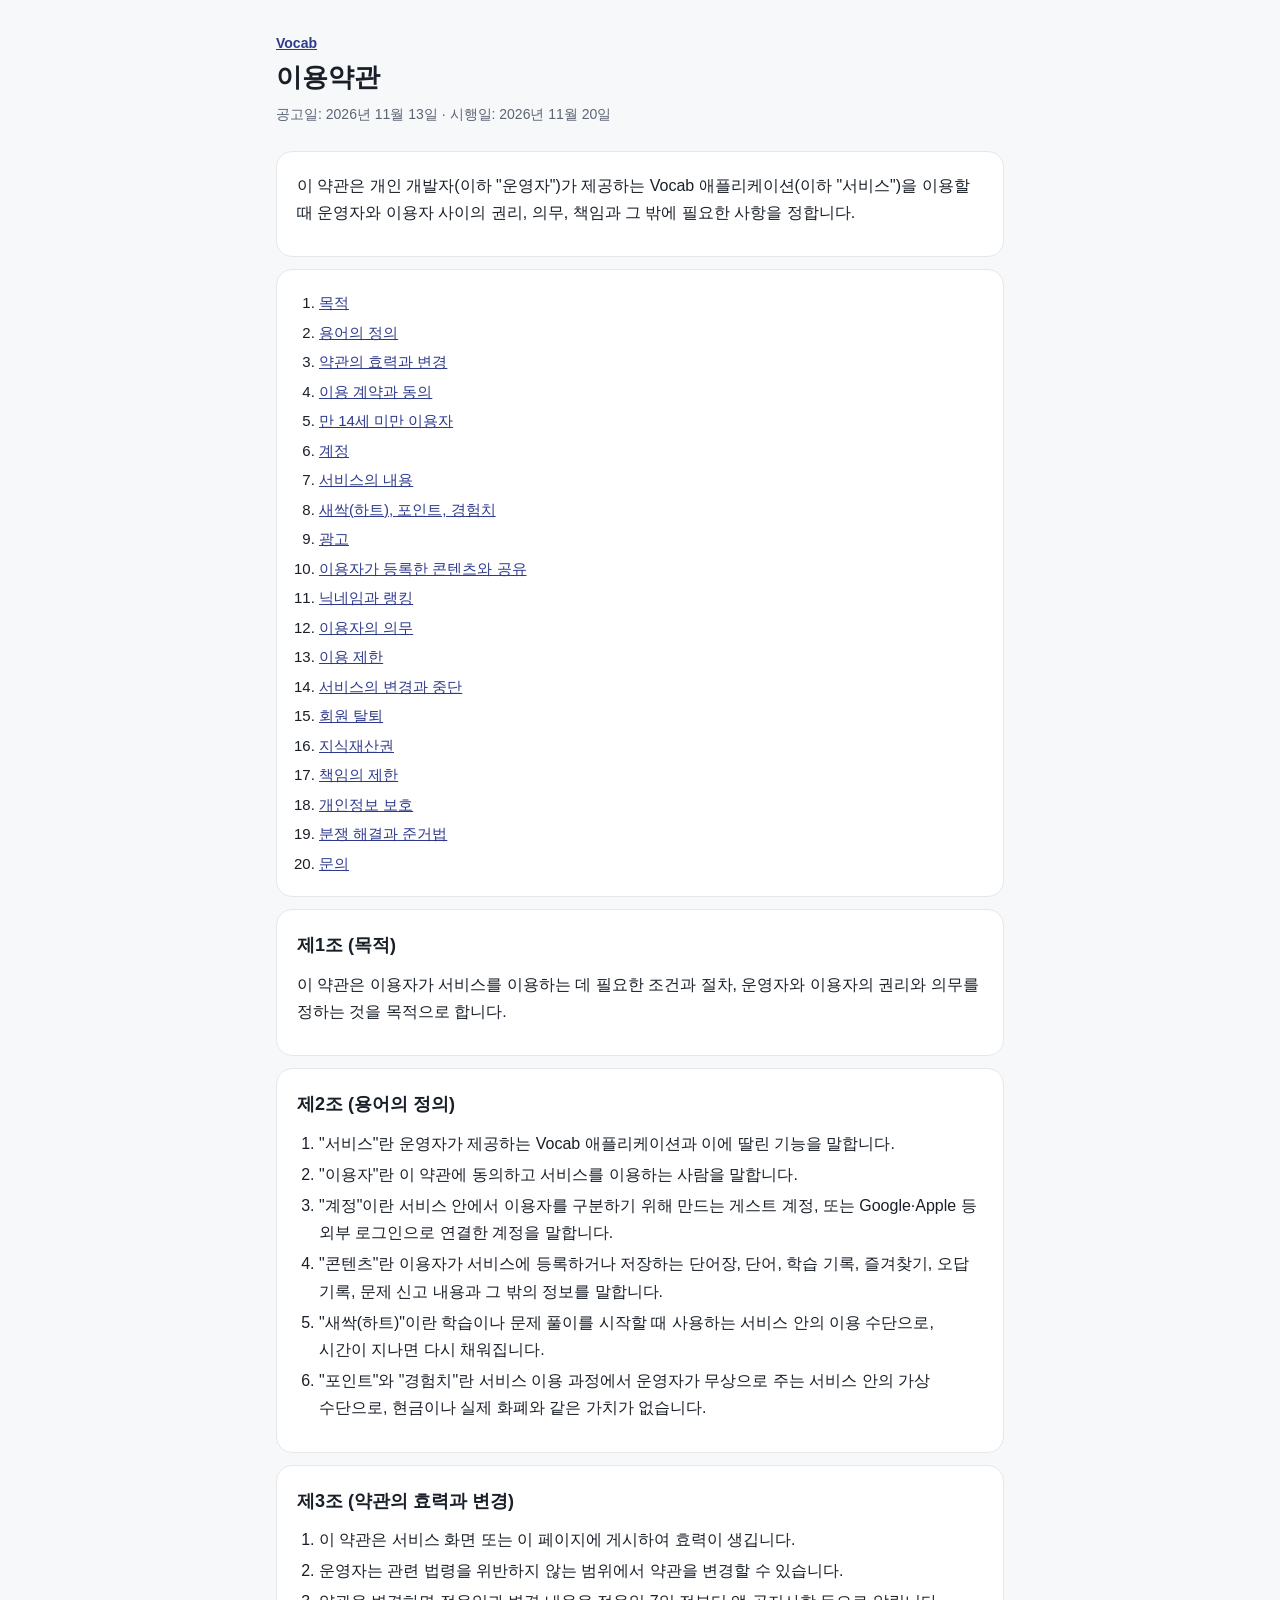
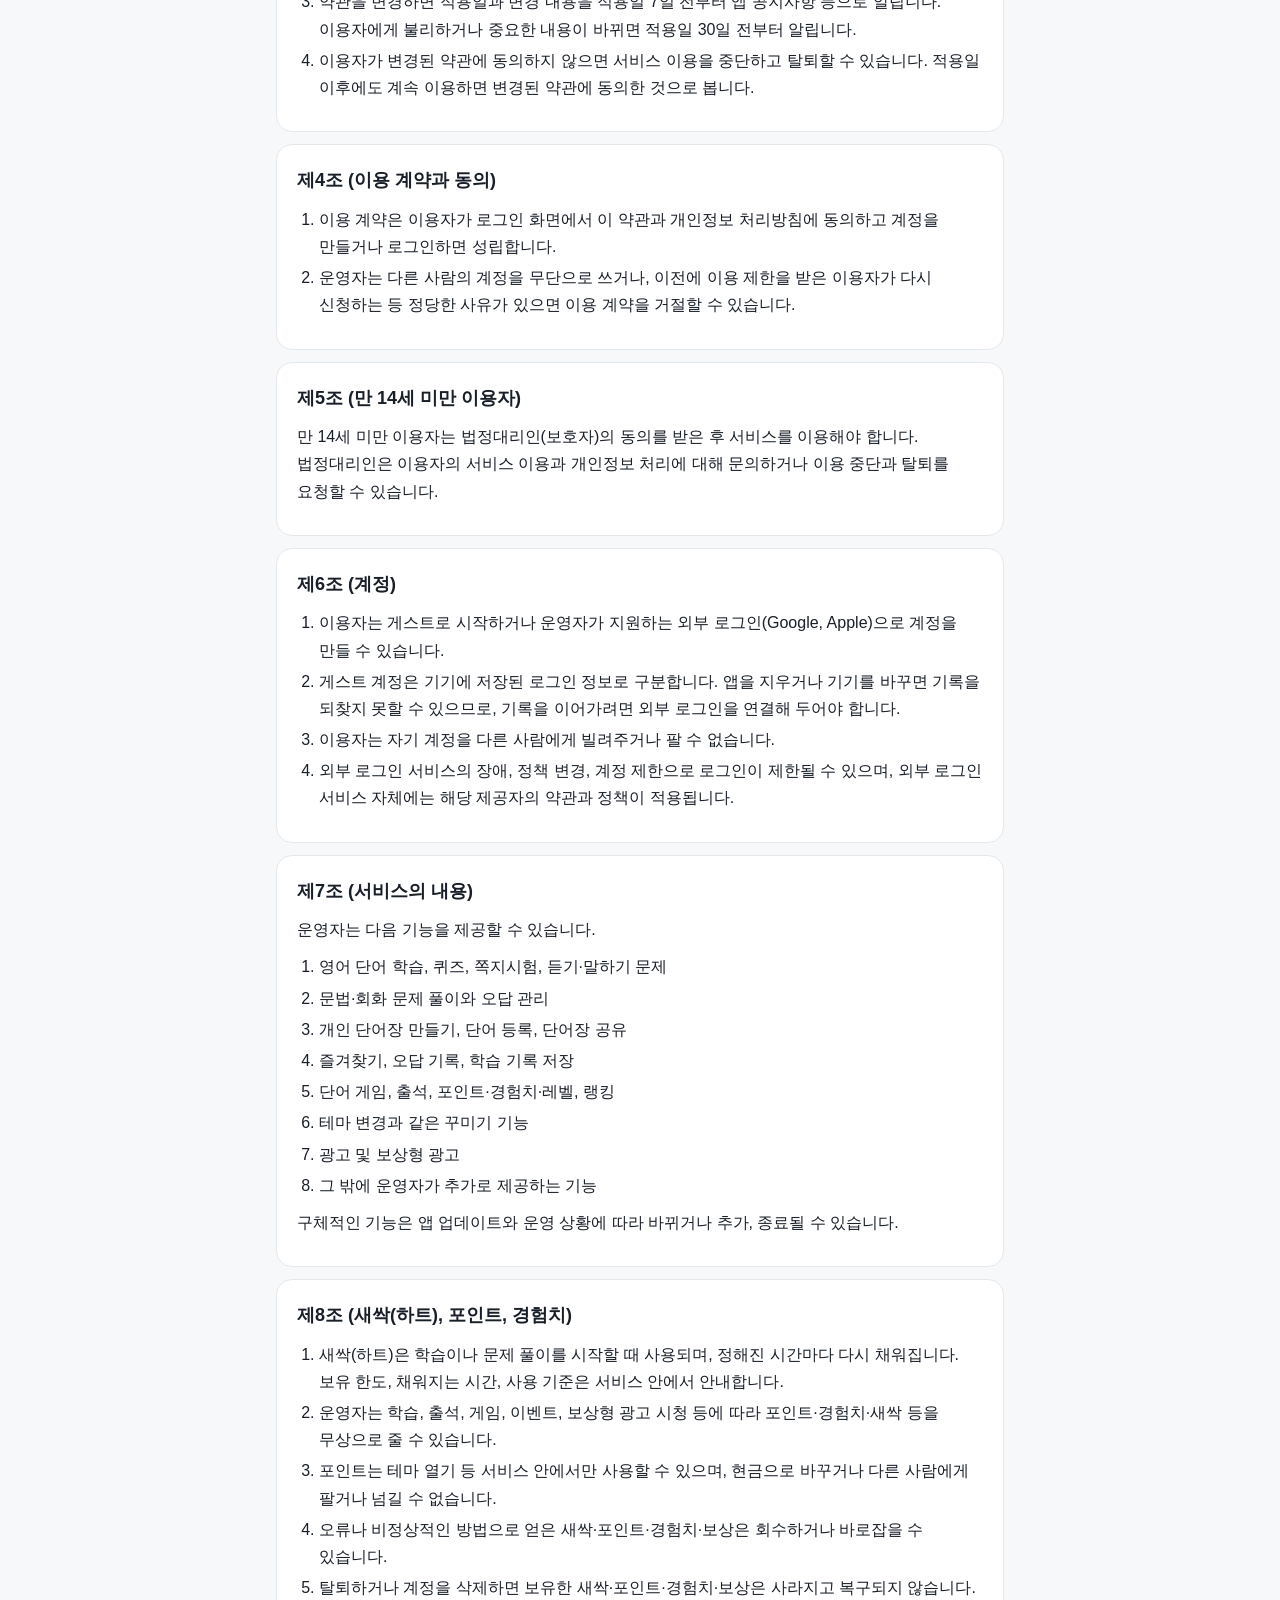
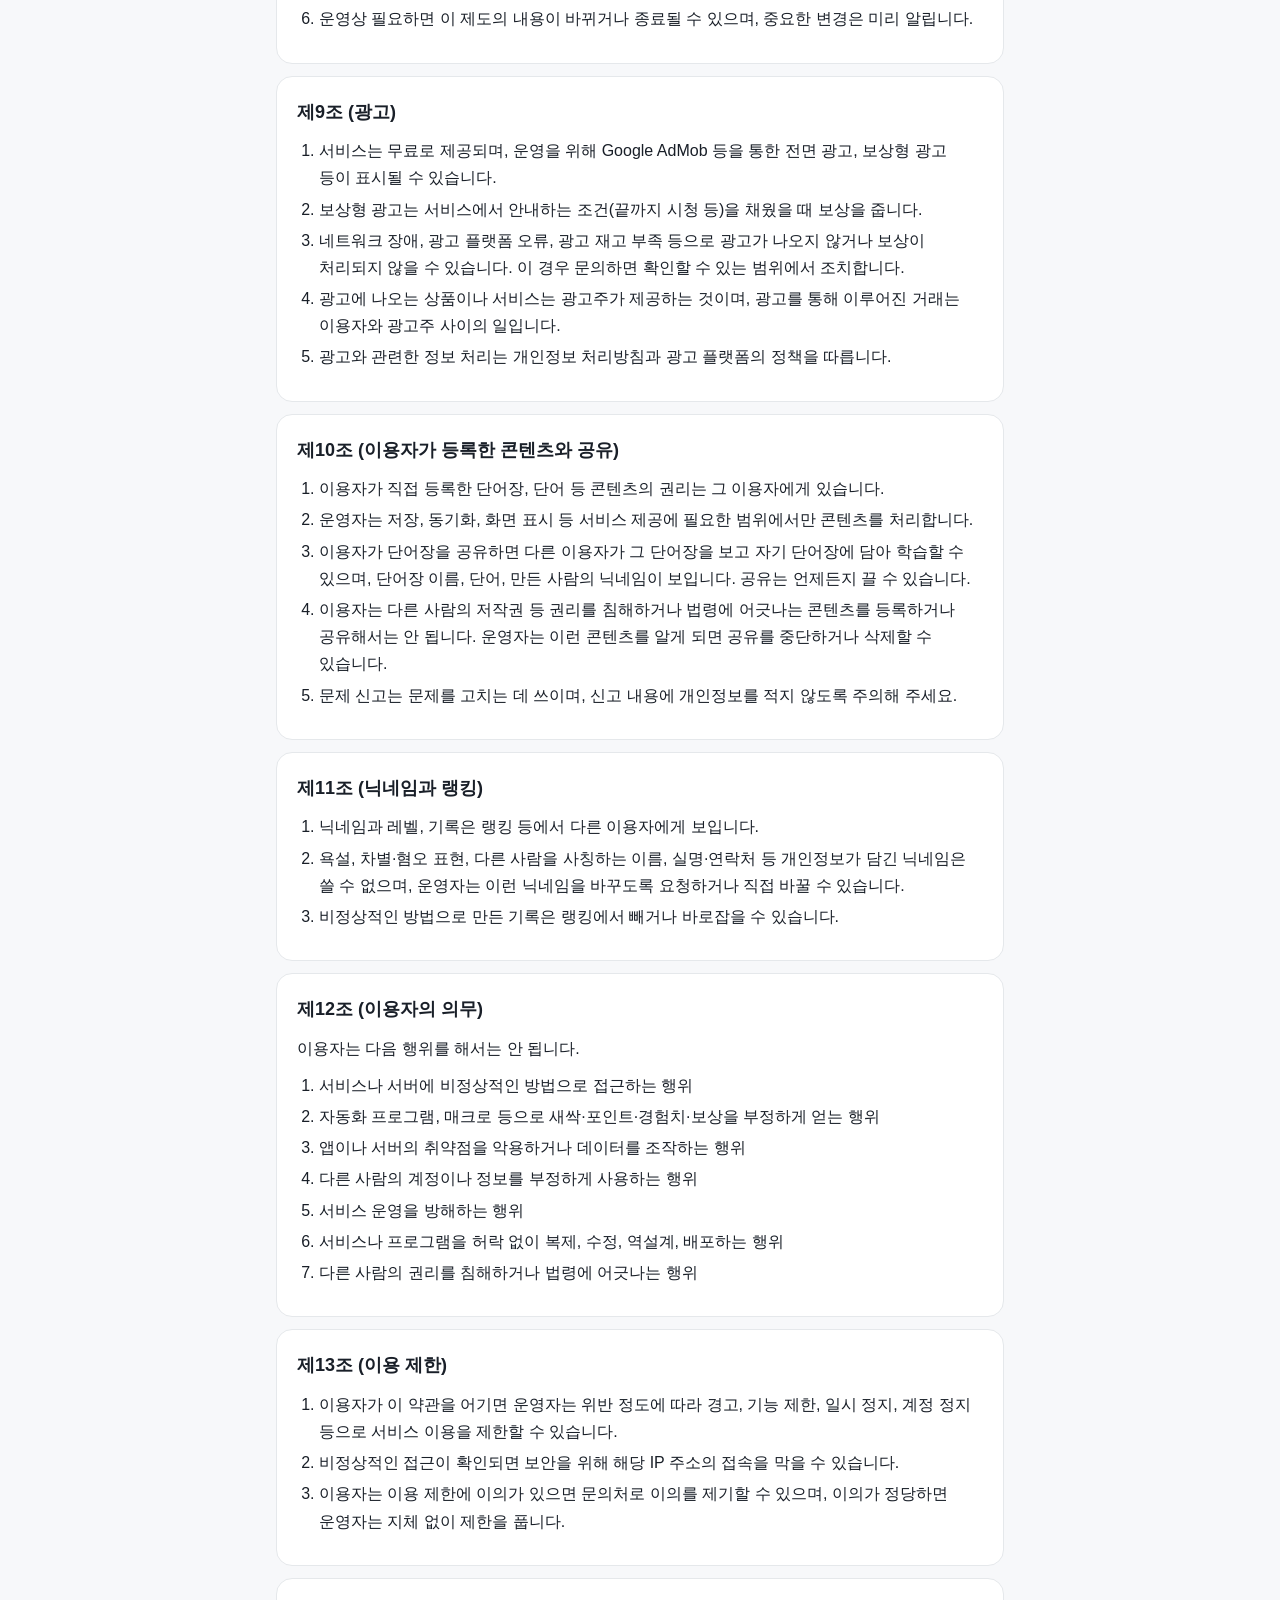
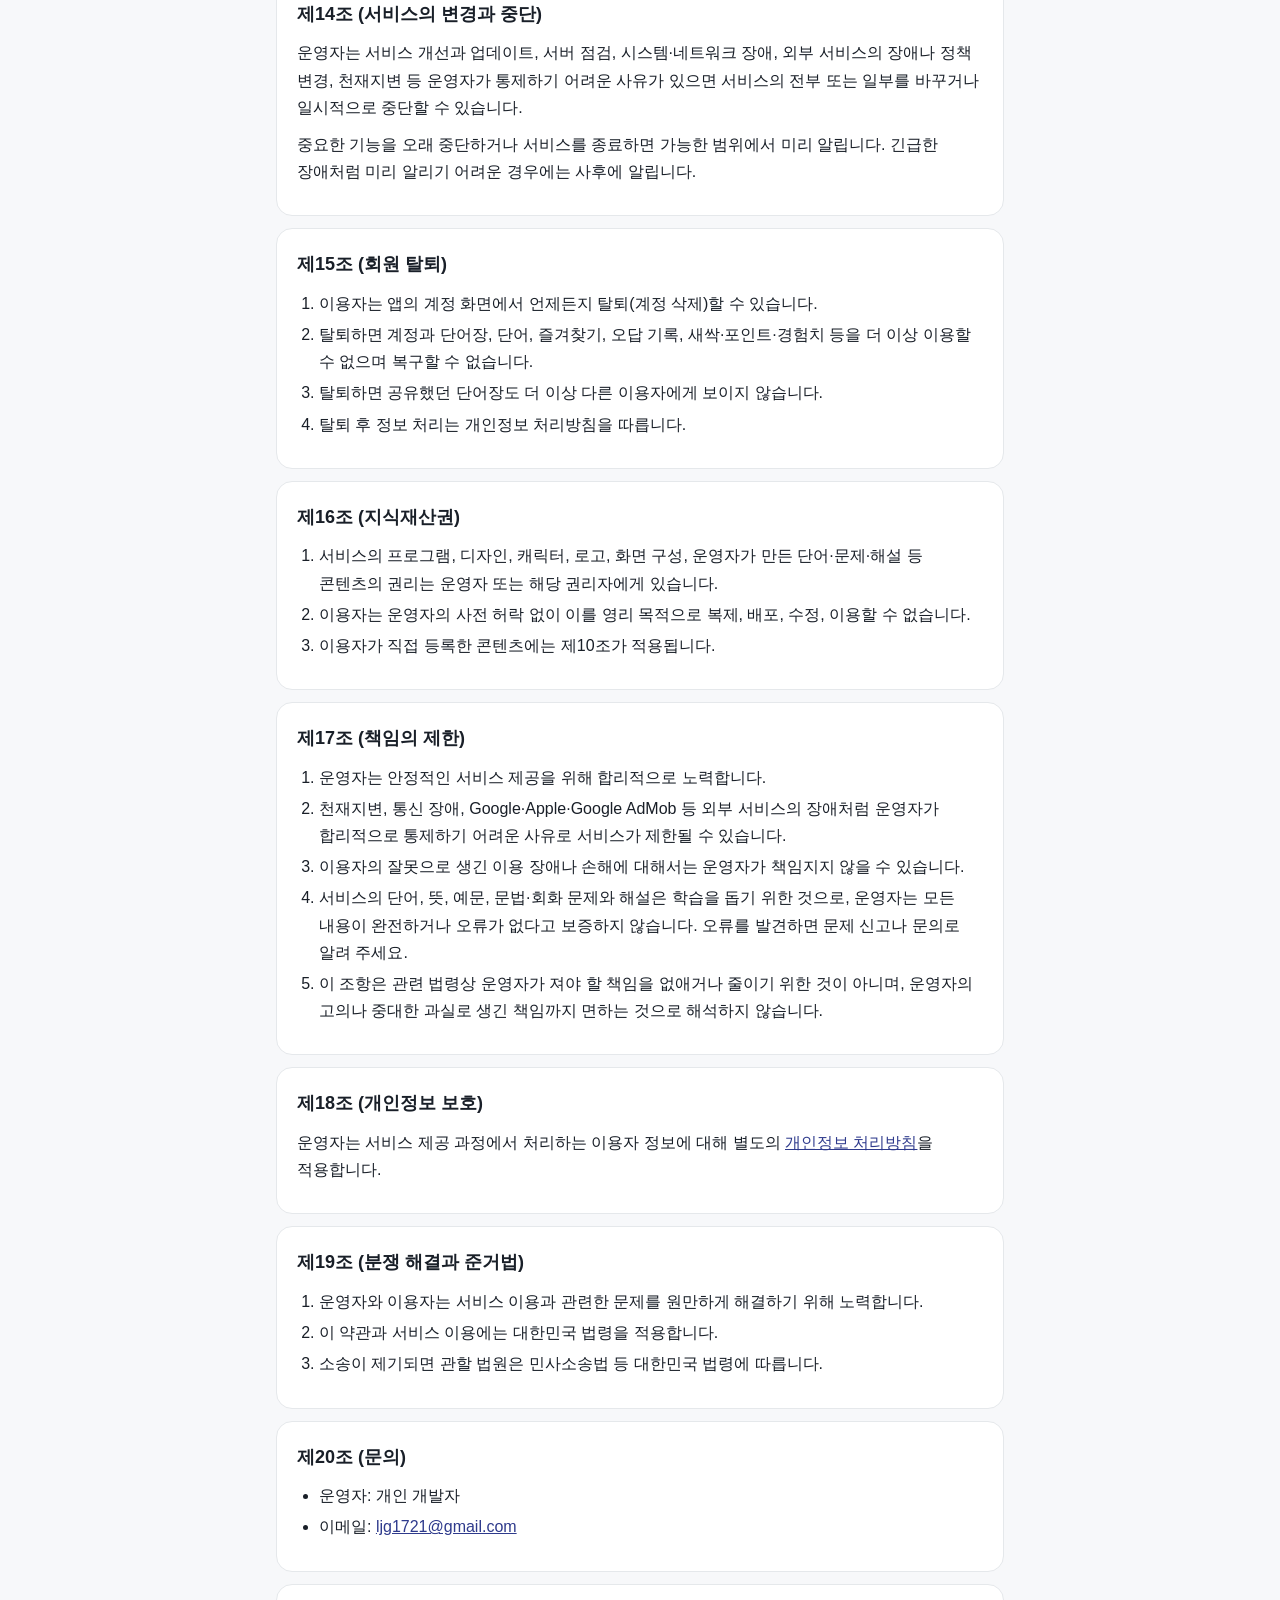
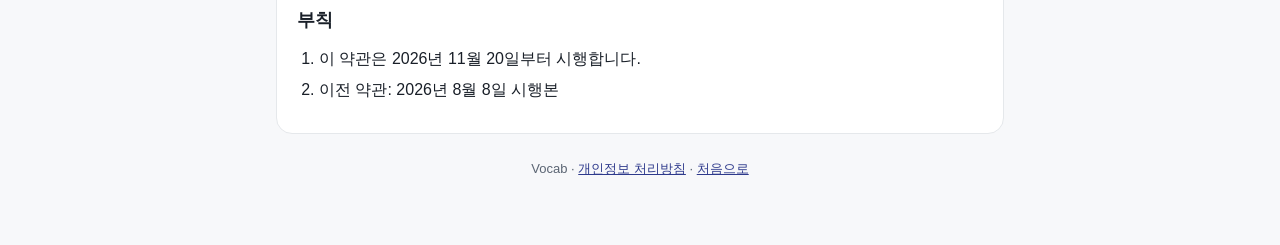
==== terms.html @ 6ffd64c1 "이용약관·개인정보 처리방침 페이지 Co-Authored-By: Claude Opus 5.5 <noreply@anthropic.com> Claude-Session: https://c" ====
<!doctype html>
<html lang="ko">
<head>
<meta charset="utf-8">
<meta name="viewport" content="width=device-width, initial-scale=1">
<title>Vocab 이용약관</title>
<meta name="description" content="Vocab 앱 이용약관">
<link rel="stylesheet" href="style.css">
</head>
<body>
<main>
  <header class="doc">
    <div class="app"><a href="./">Vocab</a></div>
    <h1>이용약관</h1>
    <div class="dates">공고일: 2026년 11월 13일 · 시행일: 2026년 11월 20일</div>
  </header>

  <div class="intro">
    <p>이 약관은 개인 개발자(이하 "운영자")가 제공하는 Vocab 애플리케이션(이하 "서비스")을 이용할 때 운영자와 이용자 사이의 권리, 의무, 책임과 그 밖에 필요한 사항을 정합니다.</p>
  </div>

  <nav class="toc" aria-label="목차">
    <ol>
      <li><a href="#a1">목적</a></li>
      <li><a href="#a2">용어의 정의</a></li>
      <li><a href="#a3">약관의 효력과 변경</a></li>
      <li><a href="#a4">이용 계약과 동의</a></li>
      <li><a href="#a5">만 14세 미만 이용자</a></li>
      <li><a href="#a6">계정</a></li>
      <li><a href="#a7">서비스의 내용</a></li>
      <li><a href="#a8">새싹(하트), 포인트, 경험치</a></li>
      <li><a href="#a9">광고</a></li>
      <li><a href="#a10">이용자가 등록한 콘텐츠와 공유</a></li>
      <li><a href="#a11">닉네임과 랭킹</a></li>
      <li><a href="#a12">이용자의 의무</a></li>
      <li><a href="#a13">이용 제한</a></li>
      <li><a href="#a14">서비스의 변경과 중단</a></li>
      <li><a href="#a15">회원 탈퇴</a></li>
      <li><a href="#a16">지식재산권</a></li>
      <li><a href="#a17">책임의 제한</a></li>
      <li><a href="#a18">개인정보 보호</a></li>
      <li><a href="#a19">분쟁 해결과 준거법</a></li>
      <li><a href="#a20">문의</a></li>
    </ol>
  </nav>

  <section id="a1">
    <h2>제1조 (목적)</h2>
    <p>이 약관은 이용자가 서비스를 이용하는 데 필요한 조건과 절차, 운영자와 이용자의 권리와 의무를 정하는 것을 목적으로 합니다.</p>
  </section>

  <section id="a2">
    <h2>제2조 (용어의 정의)</h2>
    <ol>
      <li>"서비스"란 운영자가 제공하는 Vocab 애플리케이션과 이에 딸린 기능을 말합니다.</li>
      <li>"이용자"란 이 약관에 동의하고 서비스를 이용하는 사람을 말합니다.</li>
      <li>"계정"이란 서비스 안에서 이용자를 구분하기 위해 만드는 게스트 계정, 또는 Google·Apple 등 외부 로그인으로 연결한 계정을 말합니다.</li>
      <li>"콘텐츠"란 이용자가 서비스에 등록하거나 저장하는 단어장, 단어, 학습 기록, 즐겨찾기, 오답 기록, 문제 신고 내용과 그 밖의 정보를 말합니다.</li>
      <li>"새싹(하트)"이란 학습이나 문제 풀이를 시작할 때 사용하는 서비스 안의 이용 수단으로, 시간이 지나면 다시 채워집니다.</li>
      <li>"포인트"와 "경험치"란 서비스 이용 과정에서 운영자가 무상으로 주는 서비스 안의 가상 수단으로, 현금이나 실제 화폐와 같은 가치가 없습니다.</li>
    </ol>
  </section>

  <section id="a3">
    <h2>제3조 (약관의 효력과 변경)</h2>
    <ol>
      <li>이 약관은 서비스 화면 또는 이 페이지에 게시하여 효력이 생깁니다.</li>
      <li>운영자는 관련 법령을 위반하지 않는 범위에서 약관을 변경할 수 있습니다.</li>
      <li>약관을 변경하면 적용일과 변경 내용을 적용일 7일 전부터 앱 공지사항 등으로 알립니다. 이용자에게 불리하거나 중요한 내용이 바뀌면 적용일 30일 전부터 알립니다.</li>
      <li>이용자가 변경된 약관에 동의하지 않으면 서비스 이용을 중단하고 탈퇴할 수 있습니다. 적용일 이후에도 계속 이용하면 변경된 약관에 동의한 것으로 봅니다.</li>
    </ol>
  </section>

  <section id="a4">
    <h2>제4조 (이용 계약과 동의)</h2>
    <ol>
      <li>이용 계약은 이용자가 로그인 화면에서 이 약관과 개인정보 처리방침에 동의하고 계정을 만들거나 로그인하면 성립합니다.</li>
      <li>운영자는 다른 사람의 계정을 무단으로 쓰거나, 이전에 이용 제한을 받은 이용자가 다시 신청하는 등 정당한 사유가 있으면 이용 계약을 거절할 수 있습니다.</li>
    </ol>
  </section>

  <section id="a5">
    <h2>제5조 (만 14세 미만 이용자)</h2>
    <p>만 14세 미만 이용자는 법정대리인(보호자)의 동의를 받은 후 서비스를 이용해야 합니다. 법정대리인은 이용자의 서비스 이용과 개인정보 처리에 대해 문의하거나 이용 중단과 탈퇴를 요청할 수 있습니다.</p>
  </section>

  <section id="a6">
    <h2>제6조 (계정)</h2>
    <ol>
      <li>이용자는 게스트로 시작하거나 운영자가 지원하는 외부 로그인(Google, Apple)으로 계정을 만들 수 있습니다.</li>
      <li>게스트 계정은 기기에 저장된 로그인 정보로 구분합니다. 앱을 지우거나 기기를 바꾸면 기록을 되찾지 못할 수 있으므로, 기록을 이어가려면 외부 로그인을 연결해 두어야 합니다.</li>
      <li>이용자는 자기 계정을 다른 사람에게 빌려주거나 팔 수 없습니다.</li>
      <li>외부 로그인 서비스의 장애, 정책 변경, 계정 제한으로 로그인이 제한될 수 있으며, 외부 로그인 서비스 자체에는 해당 제공자의 약관과 정책이 적용됩니다.</li>
    </ol>
  </section>

  <section id="a7">
    <h2>제7조 (서비스의 내용)</h2>
    <p>운영자는 다음 기능을 제공할 수 있습니다.</p>
    <ol>
      <li>영어 단어 학습, 퀴즈, 쪽지시험, 듣기·말하기 문제</li>
      <li>문법·회화 문제 풀이와 오답 관리</li>
      <li>개인 단어장 만들기, 단어 등록, 단어장 공유</li>
      <li>즐겨찾기, 오답 기록, 학습 기록 저장</li>
      <li>단어 게임, 출석, 포인트·경험치·레벨, 랭킹</li>
      <li>테마 변경과 같은 꾸미기 기능</li>
      <li>광고 및 보상형 광고</li>
      <li>그 밖에 운영자가 추가로 제공하는 기능</li>
    </ol>
    <p>구체적인 기능은 앱 업데이트와 운영 상황에 따라 바뀌거나 추가, 종료될 수 있습니다.</p>
  </section>

  <section id="a8">
    <h2>제8조 (새싹(하트), 포인트, 경험치)</h2>
    <ol>
      <li>새싹(하트)은 학습이나 문제 풀이를 시작할 때 사용되며, 정해진 시간마다 다시 채워집니다. 보유 한도, 채워지는 시간, 사용 기준은 서비스 안에서 안내합니다.</li>
      <li>운영자는 학습, 출석, 게임, 이벤트, 보상형 광고 시청 등에 따라 포인트·경험치·새싹 등을 무상으로 줄 수 있습니다.</li>
      <li>포인트는 테마 열기 등 서비스 안에서만 사용할 수 있으며, 현금으로 바꾸거나 다른 사람에게 팔거나 넘길 수 없습니다.</li>
      <li>오류나 비정상적인 방법으로 얻은 새싹·포인트·경험치·보상은 회수하거나 바로잡을 수 있습니다.</li>
      <li>탈퇴하거나 계정을 삭제하면 보유한 새싹·포인트·경험치·보상은 사라지고 복구되지 않습니다.</li>
      <li>운영상 필요하면 이 제도의 내용이 바뀌거나 종료될 수 있으며, 중요한 변경은 미리 알립니다.</li>
    </ol>
  </section>

  <section id="a9">
    <h2>제9조 (광고)</h2>
    <ol>
      <li>서비스는 무료로 제공되며, 운영을 위해 Google AdMob 등을 통한 전면 광고, 보상형 광고 등이 표시될 수 있습니다.</li>
      <li>보상형 광고는 서비스에서 안내하는 조건(끝까지 시청 등)을 채웠을 때 보상을 줍니다.</li>
      <li>네트워크 장애, 광고 플랫폼 오류, 광고 재고 부족 등으로 광고가 나오지 않거나 보상이 처리되지 않을 수 있습니다. 이 경우 문의하면 확인할 수 있는 범위에서 조치합니다.</li>
      <li>광고에 나오는 상품이나 서비스는 광고주가 제공하는 것이며, 광고를 통해 이루어진 거래는 이용자와 광고주 사이의 일입니다.</li>
      <li>광고와 관련한 정보 처리는 개인정보 처리방침과 광고 플랫폼의 정책을 따릅니다.</li>
    </ol>
  </section>

  <section id="a10">
    <h2>제10조 (이용자가 등록한 콘텐츠와 공유)</h2>
    <ol>
      <li>이용자가 직접 등록한 단어장, 단어 등 콘텐츠의 권리는 그 이용자에게 있습니다.</li>
      <li>운영자는 저장, 동기화, 화면 표시 등 서비스 제공에 필요한 범위에서만 콘텐츠를 처리합니다.</li>
      <li>이용자가 단어장을 공유하면 다른 이용자가 그 단어장을 보고 자기 단어장에 담아 학습할 수 있으며, 단어장 이름, 단어, 만든 사람의 닉네임이 보입니다. 공유는 언제든지 끌 수 있습니다.</li>
      <li>이용자는 다른 사람의 저작권 등 권리를 침해하거나 법령에 어긋나는 콘텐츠를 등록하거나 공유해서는 안 됩니다. 운영자는 이런 콘텐츠를 알게 되면 공유를 중단하거나 삭제할 수 있습니다.</li>
      <li>문제 신고는 문제를 고치는 데 쓰이며, 신고 내용에 개인정보를 적지 않도록 주의해 주세요.</li>
    </ol>
  </section>

  <section id="a11">
    <h2>제11조 (닉네임과 랭킹)</h2>
    <ol>
      <li>닉네임과 레벨, 기록은 랭킹 등에서 다른 이용자에게 보입니다.</li>
      <li>욕설, 차별·혐오 표현, 다른 사람을 사칭하는 이름, 실명·연락처 등 개인정보가 담긴 닉네임은 쓸 수 없으며, 운영자는 이런 닉네임을 바꾸도록 요청하거나 직접 바꿀 수 있습니다.</li>
      <li>비정상적인 방법으로 만든 기록은 랭킹에서 빼거나 바로잡을 수 있습니다.</li>
    </ol>
  </section>

  <section id="a12">
    <h2>제12조 (이용자의 의무)</h2>
    <p>이용자는 다음 행위를 해서는 안 됩니다.</p>
    <ol>
      <li>서비스나 서버에 비정상적인 방법으로 접근하는 행위</li>
      <li>자동화 프로그램, 매크로 등으로 새싹·포인트·경험치·보상을 부정하게 얻는 행위</li>
      <li>앱이나 서버의 취약점을 악용하거나 데이터를 조작하는 행위</li>
      <li>다른 사람의 계정이나 정보를 부정하게 사용하는 행위</li>
      <li>서비스 운영을 방해하는 행위</li>
      <li>서비스나 프로그램을 허락 없이 복제, 수정, 역설계, 배포하는 행위</li>
      <li>다른 사람의 권리를 침해하거나 법령에 어긋나는 행위</li>
    </ol>
  </section>

  <section id="a13">
    <h2>제13조 (이용 제한)</h2>
    <ol>
      <li>이용자가 이 약관을 어기면 운영자는 위반 정도에 따라 경고, 기능 제한, 일시 정지, 계정 정지 등으로 서비스 이용을 제한할 수 있습니다.</li>
      <li>비정상적인 접근이 확인되면 보안을 위해 해당 IP 주소의 접속을 막을 수 있습니다.</li>
      <li>이용자는 이용 제한에 이의가 있으면 문의처로 이의를 제기할 수 있으며, 이의가 정당하면 운영자는 지체 없이 제한을 풉니다.</li>
    </ol>
  </section>

  <section id="a14">
    <h2>제14조 (서비스의 변경과 중단)</h2>
    <p>운영자는 서비스 개선과 업데이트, 서버 점검, 시스템·네트워크 장애, 외부 서비스의 장애나 정책 변경, 천재지변 등 운영자가 통제하기 어려운 사유가 있으면 서비스의 전부 또는 일부를 바꾸거나 일시적으로 중단할 수 있습니다.</p>
    <p>중요한 기능을 오래 중단하거나 서비스를 종료하면 가능한 범위에서 미리 알립니다. 긴급한 장애처럼 미리 알리기 어려운 경우에는 사후에 알립니다.</p>
  </section>

  <section id="a15">
    <h2>제15조 (회원 탈퇴)</h2>
    <ol>
      <li>이용자는 앱의 계정 화면에서 언제든지 탈퇴(계정 삭제)할 수 있습니다.</li>
      <li>탈퇴하면 계정과 단어장, 단어, 즐겨찾기, 오답 기록, 새싹·포인트·경험치 등을 더 이상 이용할 수 없으며 복구할 수 없습니다.</li>
      <li>탈퇴하면 공유했던 단어장도 더 이상 다른 이용자에게 보이지 않습니다.</li>
      <li>탈퇴 후 정보 처리는 개인정보 처리방침을 따릅니다.</li>
    </ol>
  </section>

  <section id="a16">
    <h2>제16조 (지식재산권)</h2>
    <ol>
      <li>서비스의 프로그램, 디자인, 캐릭터, 로고, 화면 구성, 운영자가 만든 단어·문제·해설 등 콘텐츠의 권리는 운영자 또는 해당 권리자에게 있습니다.</li>
      <li>이용자는 운영자의 사전 허락 없이 이를 영리 목적으로 복제, 배포, 수정, 이용할 수 없습니다.</li>
      <li>이용자가 직접 등록한 콘텐츠에는 제10조가 적용됩니다.</li>
    </ol>
  </section>

  <section id="a17">
    <h2>제17조 (책임의 제한)</h2>
    <ol>
      <li>운영자는 안정적인 서비스 제공을 위해 합리적으로 노력합니다.</li>
      <li>천재지변, 통신 장애, Google·Apple·Google AdMob 등 외부 서비스의 장애처럼 운영자가 합리적으로 통제하기 어려운 사유로 서비스가 제한될 수 있습니다.</li>
      <li>이용자의 잘못으로 생긴 이용 장애나 손해에 대해서는 운영자가 책임지지 않을 수 있습니다.</li>
      <li>서비스의 단어, 뜻, 예문, 문법·회화 문제와 해설은 학습을 돕기 위한 것으로, 운영자는 모든 내용이 완전하거나 오류가 없다고 보증하지 않습니다. 오류를 발견하면 문제 신고나 문의로 알려 주세요.</li>
      <li>이 조항은 관련 법령상 운영자가 져야 할 책임을 없애거나 줄이기 위한 것이 아니며, 운영자의 고의나 중대한 과실로 생긴 책임까지 면하는 것으로 해석하지 않습니다.</li>
    </ol>
  </section>

  <section id="a18">
    <h2>제18조 (개인정보 보호)</h2>
    <p>운영자는 서비스 제공 과정에서 처리하는 이용자 정보에 대해 별도의 <a href="privacy.html">개인정보 처리방침</a>을 적용합니다.</p>
  </section>

  <section id="a19">
    <h2>제19조 (분쟁 해결과 준거법)</h2>
    <ol>
      <li>운영자와 이용자는 서비스 이용과 관련한 문제를 원만하게 해결하기 위해 노력합니다.</li>
      <li>이 약관과 서비스 이용에는 대한민국 법령을 적용합니다.</li>
      <li>소송이 제기되면 관할 법원은 민사소송법 등 대한민국 법령에 따릅니다.</li>
    </ol>
  </section>

  <section id="a20">
    <h2>제20조 (문의)</h2>
    <ul>
      <li>운영자: 개인 개발자</li>
      <li>이메일: <a href="mailto:ljg1721@gmail.com">ljg1721@gmail.com</a></li>
    </ul>
  </section>

  <section>
    <h2>부칙</h2>
    <ol>
      <li>이 약관은 2026년 11월 20일부터 시행합니다.</li>
      <li>이전 약관: 2026년 8월 8일 시행본</li>
    </ol>
  </section>

  <footer>Vocab · <a href="privacy.html">개인정보 처리방침</a> · <a href="./">처음으로</a></footer>
</main>
</body>
</html>
---- style.css ----
:root {
  --bg: #F7F8FA;
  --card: #FFFFFF;
  --ink: #191F28;
  --muted: #5B6573;
  --line: #E5E8EB;
  --accent: #2E3A8C;
  --soft: #F2F4F8;
}
@media (prefers-color-scheme: dark) {
  :root {
    --bg: #101318;
    --card: #1A1E25;
    --ink: #EEF1F4;
    --muted: #A3ADB8;
    --line: #2A2F38;
    --accent: #9BAAF5;
    --soft: #222731;
  }
}
* { box-sizing: border-box; }
html { -webkit-text-size-adjust: 100%; }
body {
  margin: 0;
  background: var(--bg);
  color: var(--ink);
  font-family: -apple-system, BlinkMacSystemFont, "Apple SD Gothic Neo", "Noto Sans KR", "Malgun Gothic", sans-serif;
  font-size: 16px;
  line-height: 1.7;
  word-break: keep-all;
  overflow-wrap: anywhere;
}
main { max-width: 760px; margin: 0 auto; padding: 32px 16px 64px; }
header.doc { margin-bottom: 24px; }
header.doc .app { font-size: 14px; font-weight: 700; color: var(--accent); }
h1 { font-size: 26px; line-height: 1.35; margin: 4px 0 8px; }
.dates { font-size: 14px; color: var(--muted); }
.intro, section { background: var(--card); border: 1px solid var(--line); border-radius: 16px; padding: 20px; margin-bottom: 12px; }
h2 { font-size: 18px; margin: 0 0 10px; }
h3 { font-size: 16px; margin: 16px 0 6px; }
p { margin: 0 0 10px; }
ul, ol { margin: 0 0 10px; padding-left: 22px; }
li { margin: 4px 0; }
table { width: 100%; border-collapse: collapse; font-size: 14px; margin: 6px 0 10px; display: block; overflow-x: auto; }
th, td { border: 1px solid var(--line); padding: 8px 10px; text-align: left; vertical-align: top; }
th { background: var(--soft); white-space: nowrap; }
a { color: var(--accent); }
nav.toc { background: var(--card); border: 1px solid var(--line); border-radius: 16px; padding: 16px 20px; margin-bottom: 12px; font-size: 15px; }
nav.toc ol { margin: 0; }
.cards { display: grid; gap: 12px; }
.card-link { display: block; background: var(--card); border: 1px solid var(--line); border-radius: 16px; padding: 18px 20px; text-decoration: none; color: var(--ink); }
.card-link strong { display: block; font-size: 17px; }
.card-link span { color: var(--muted); font-size: 14px; }
footer { margin-top: 24px; font-size: 13px; color: var(--muted); text-align: center; }
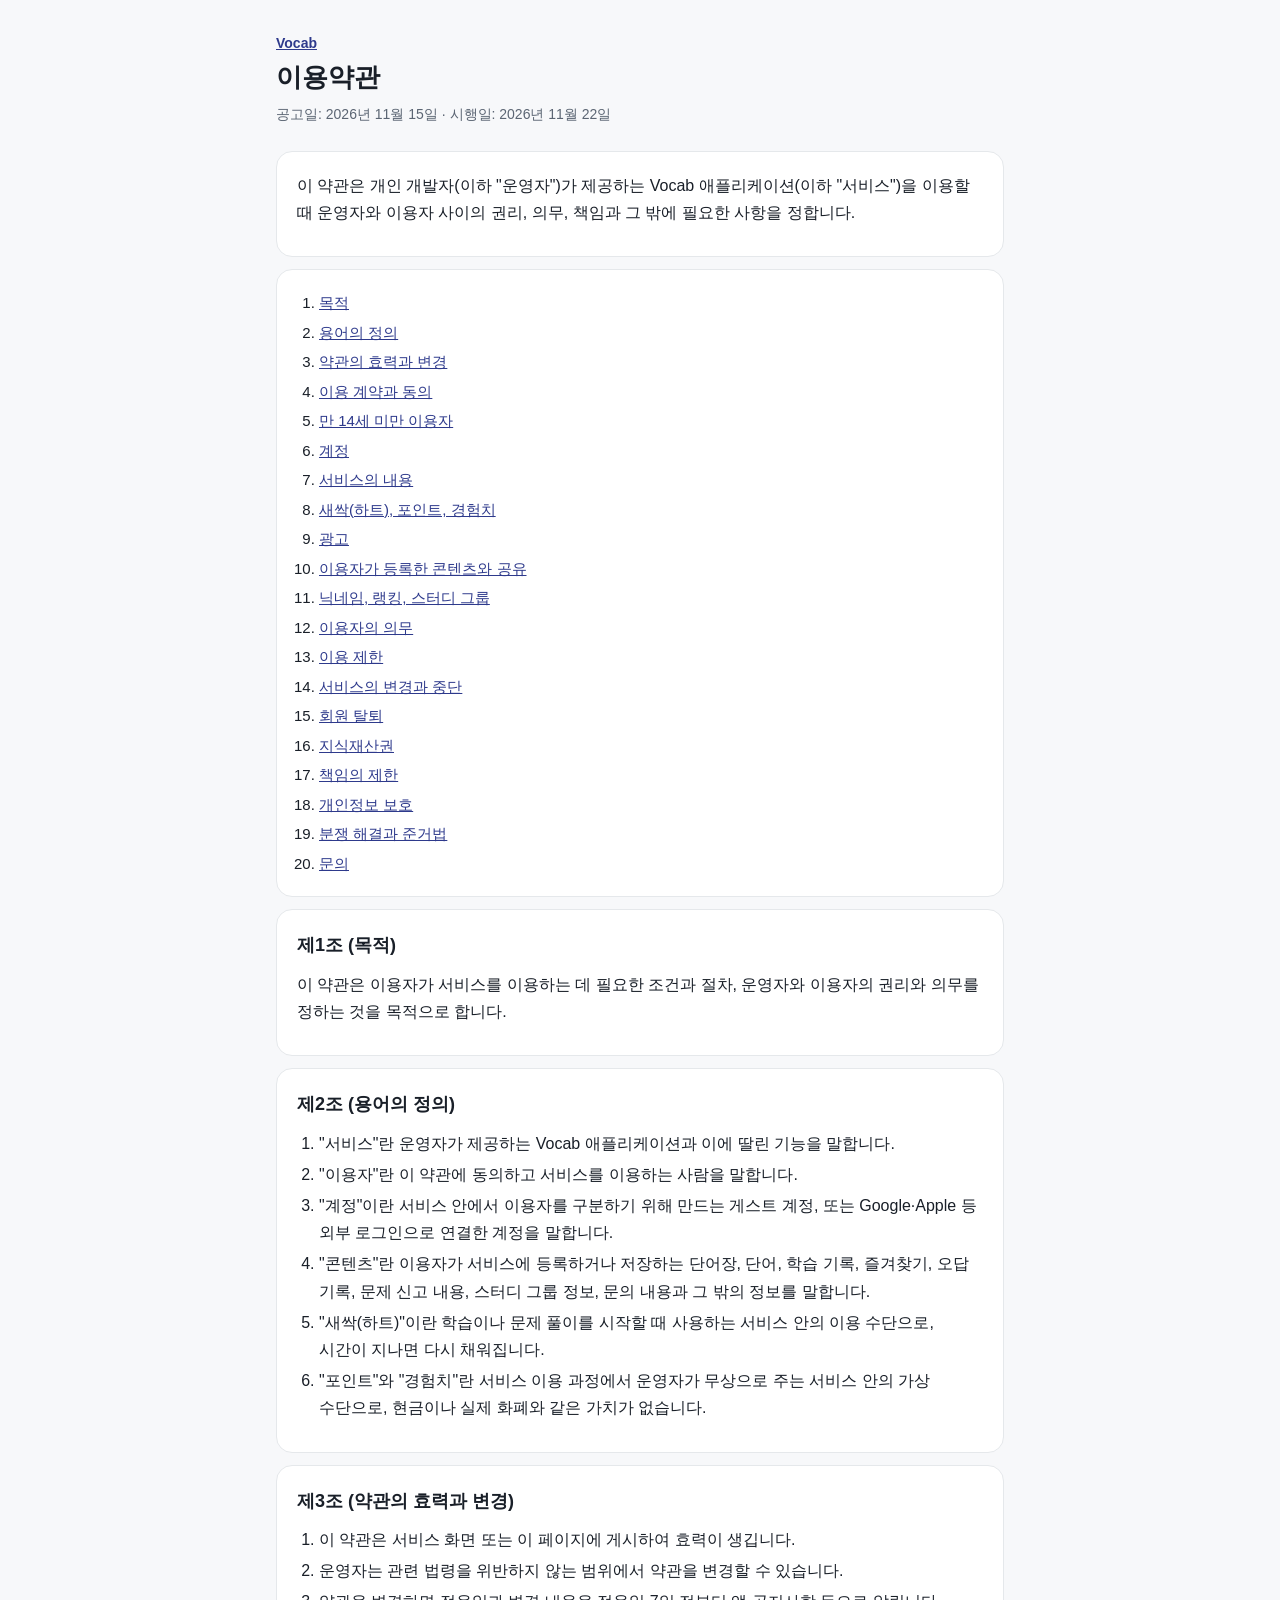
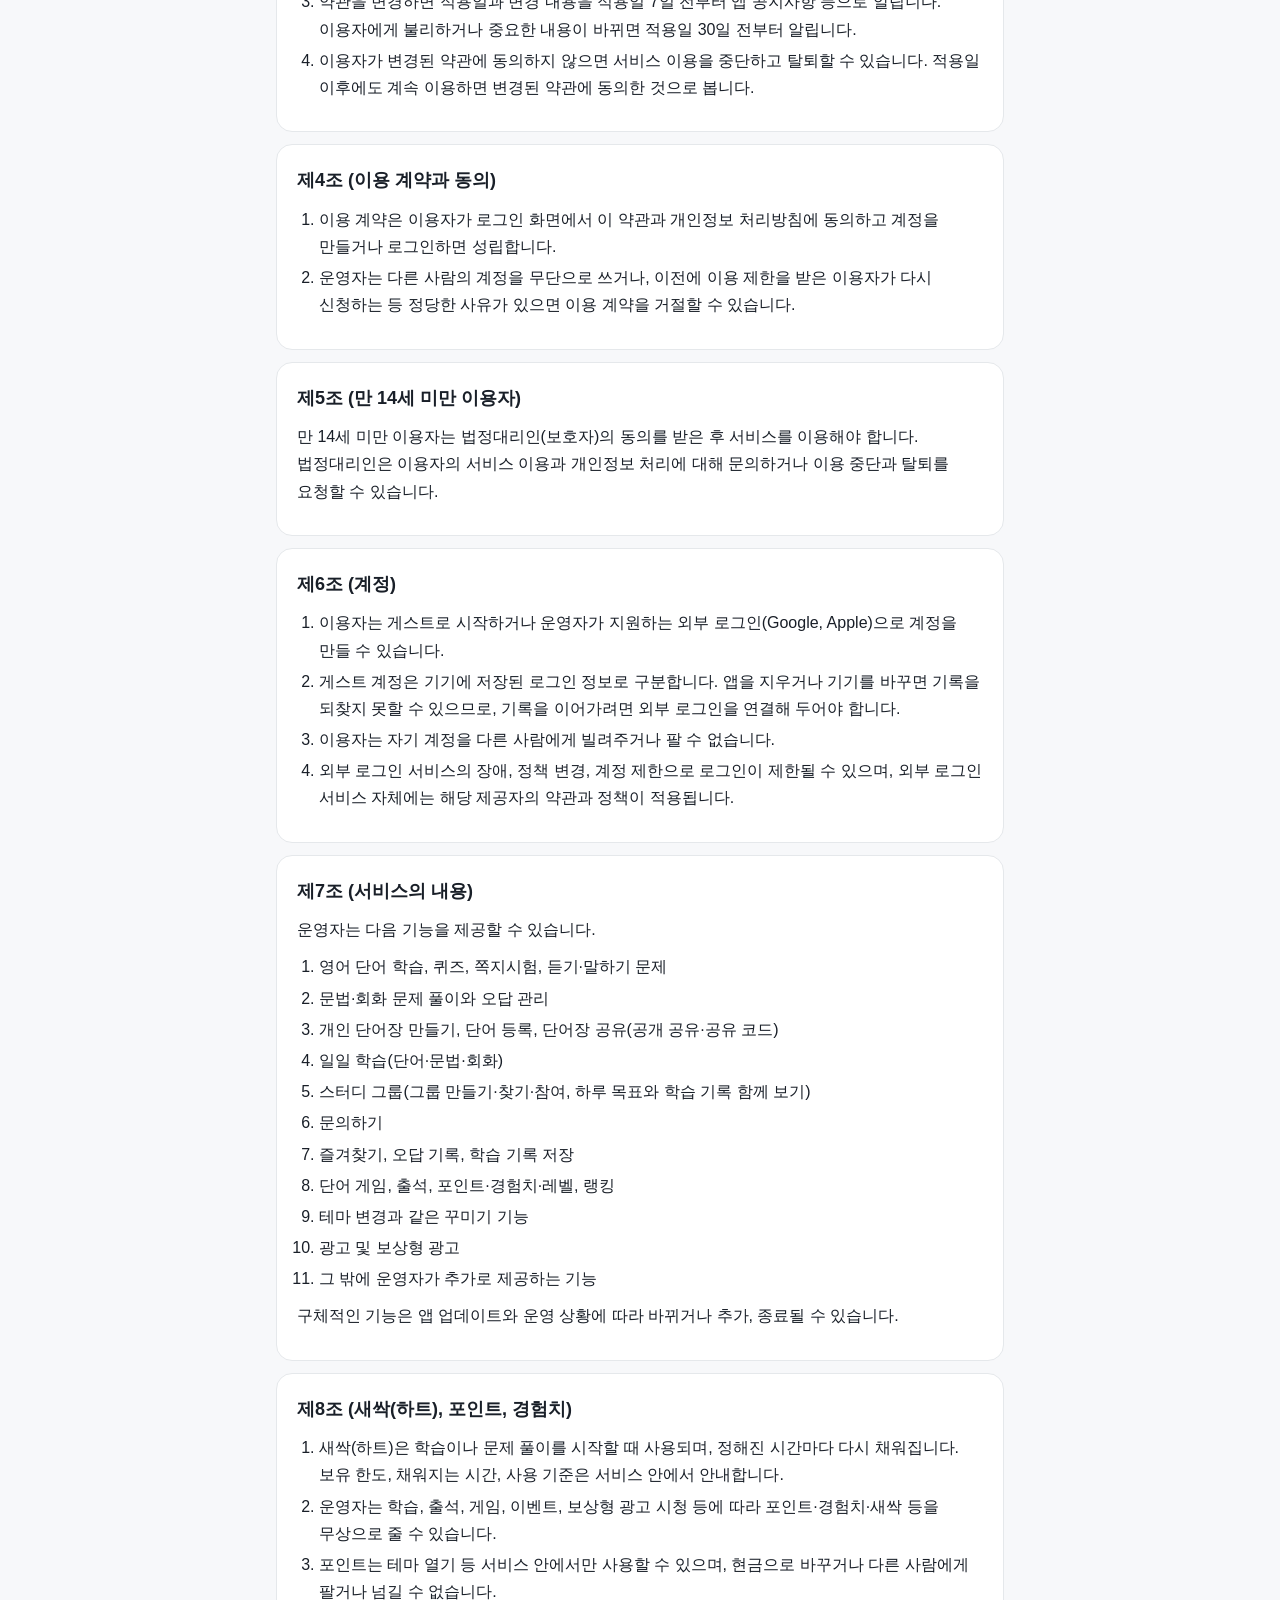
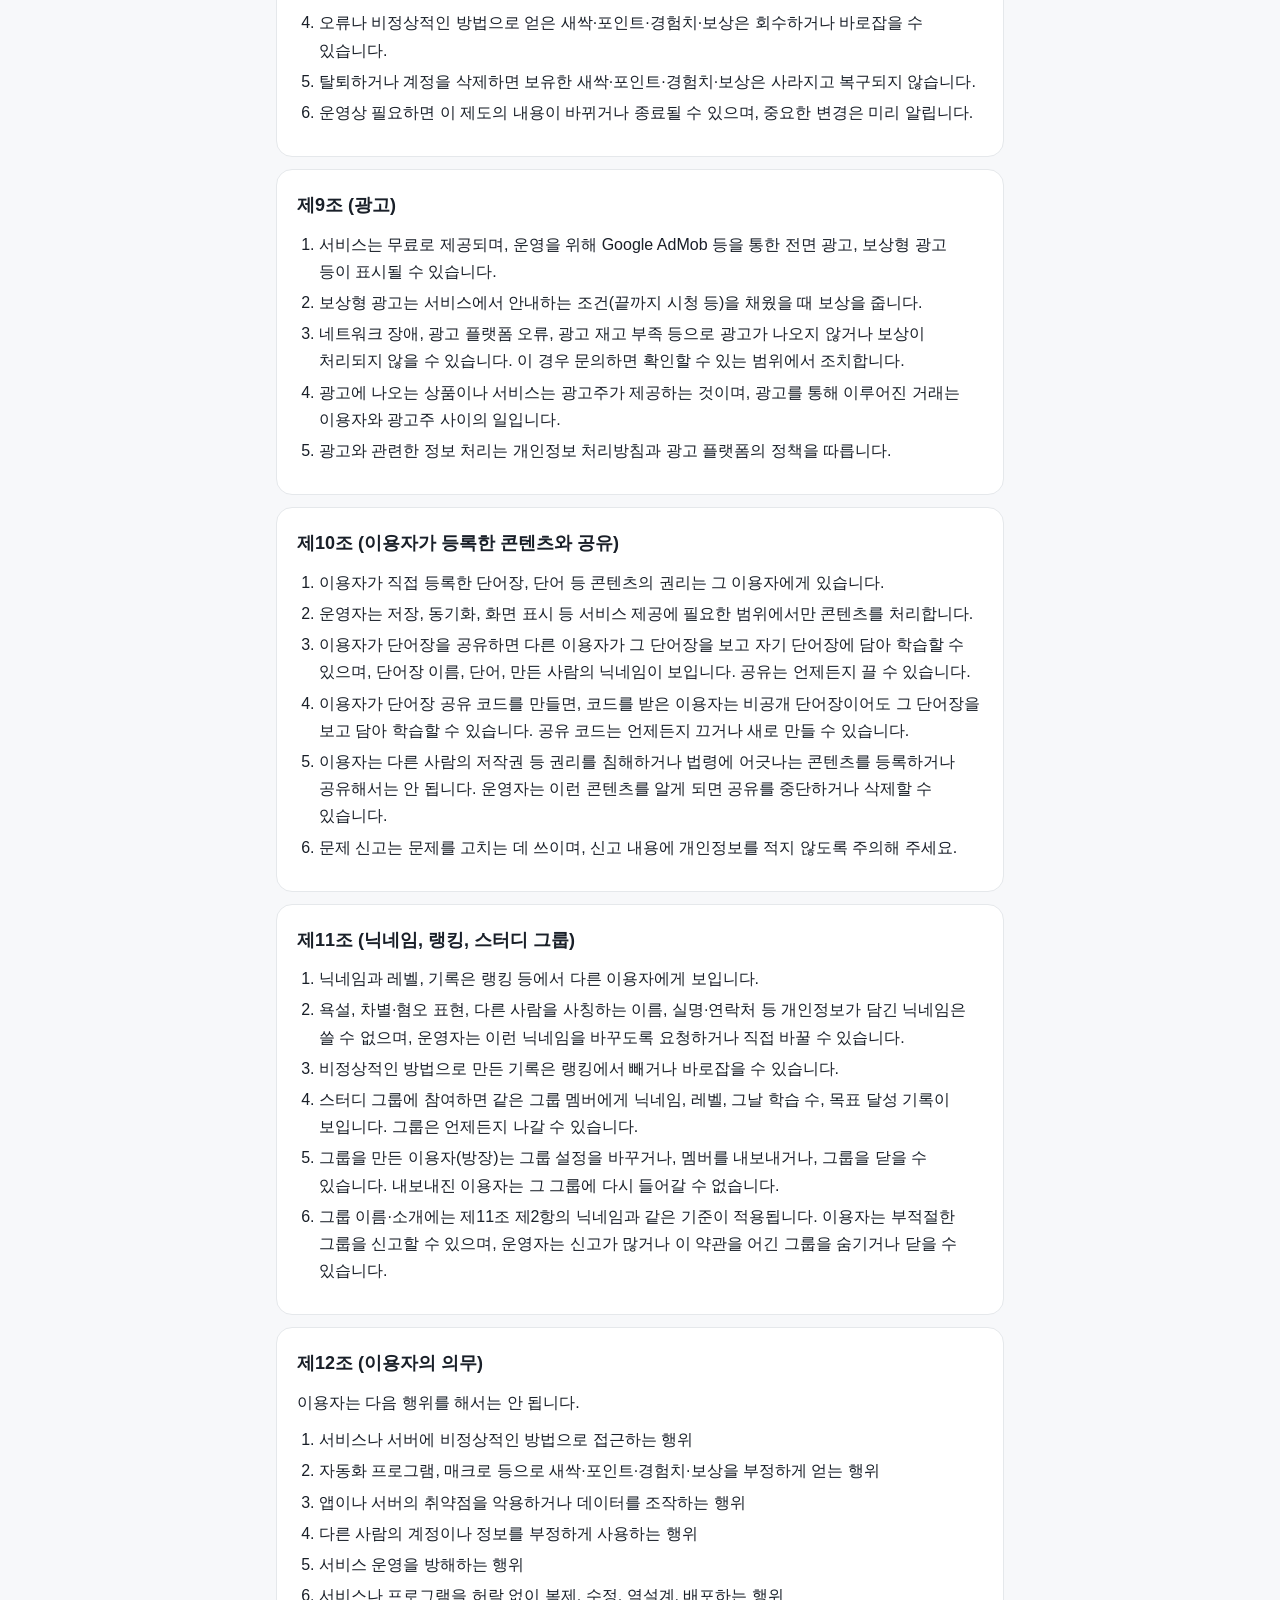
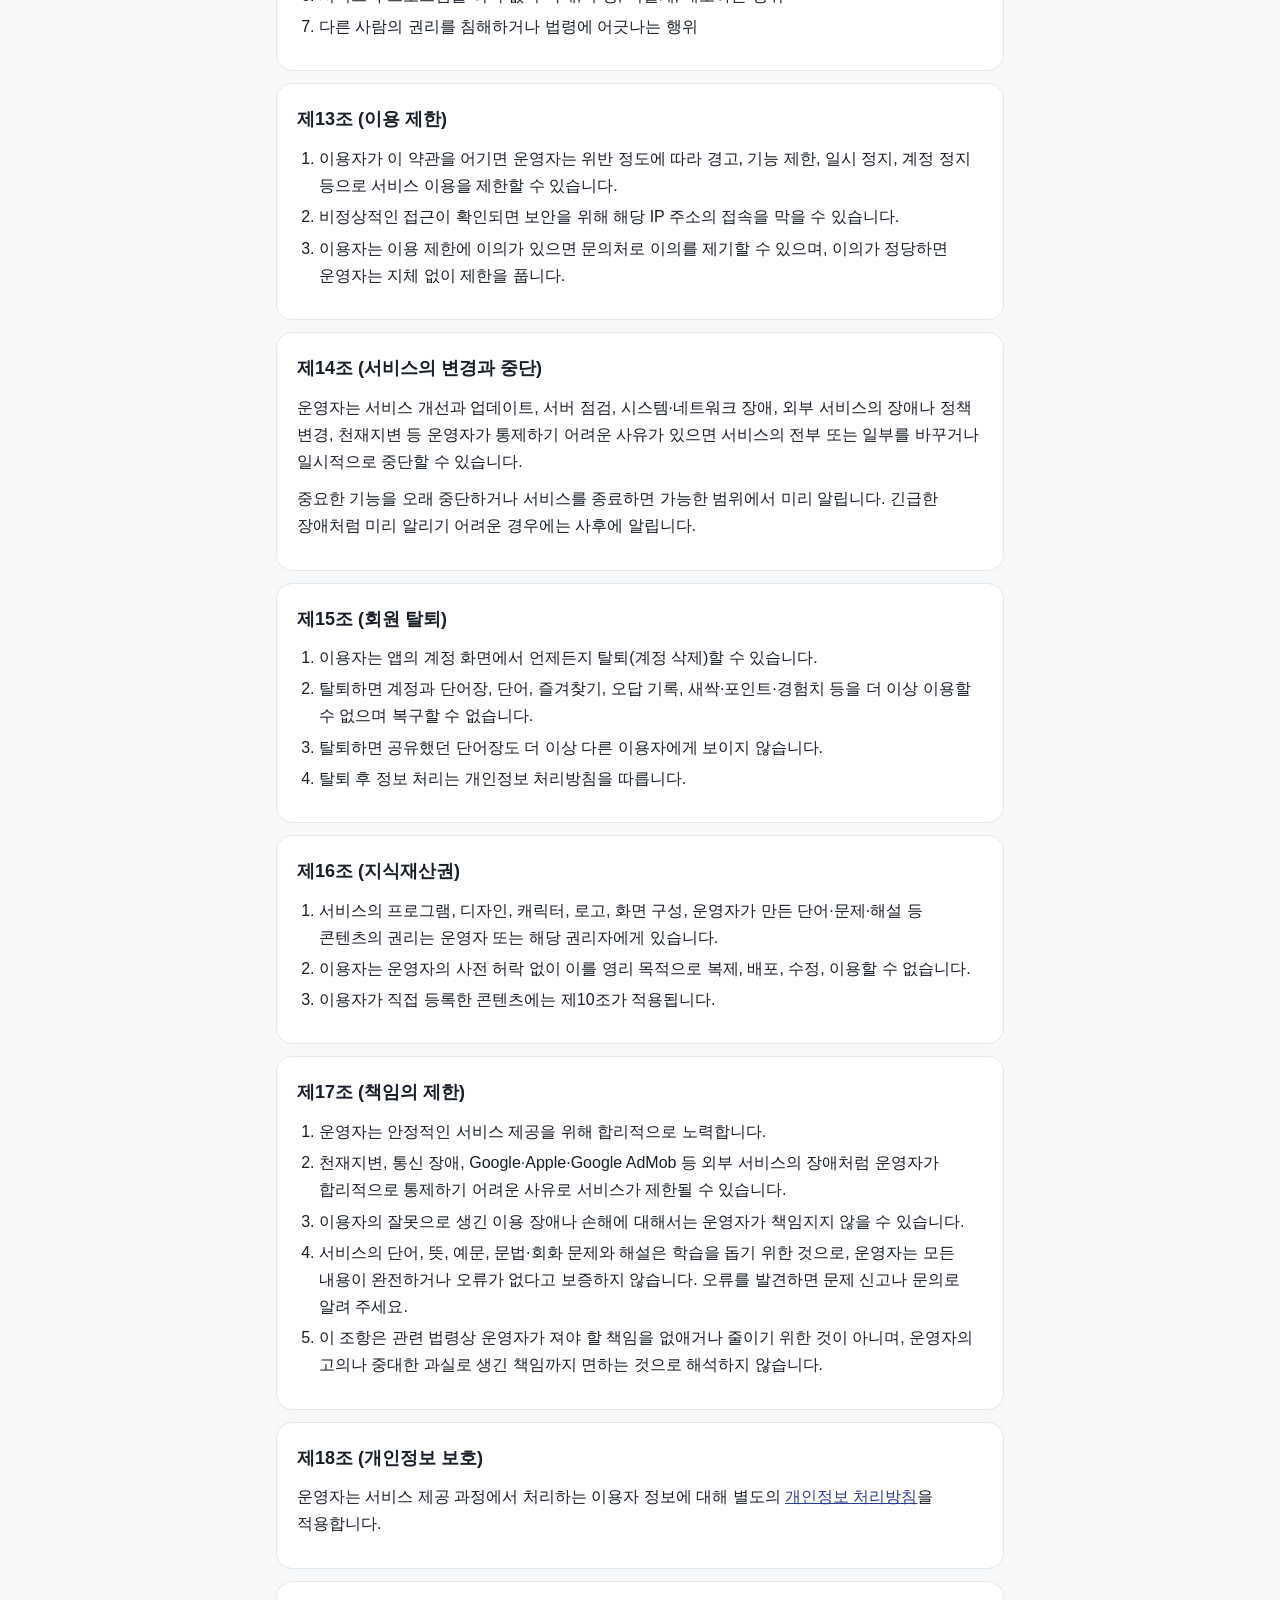
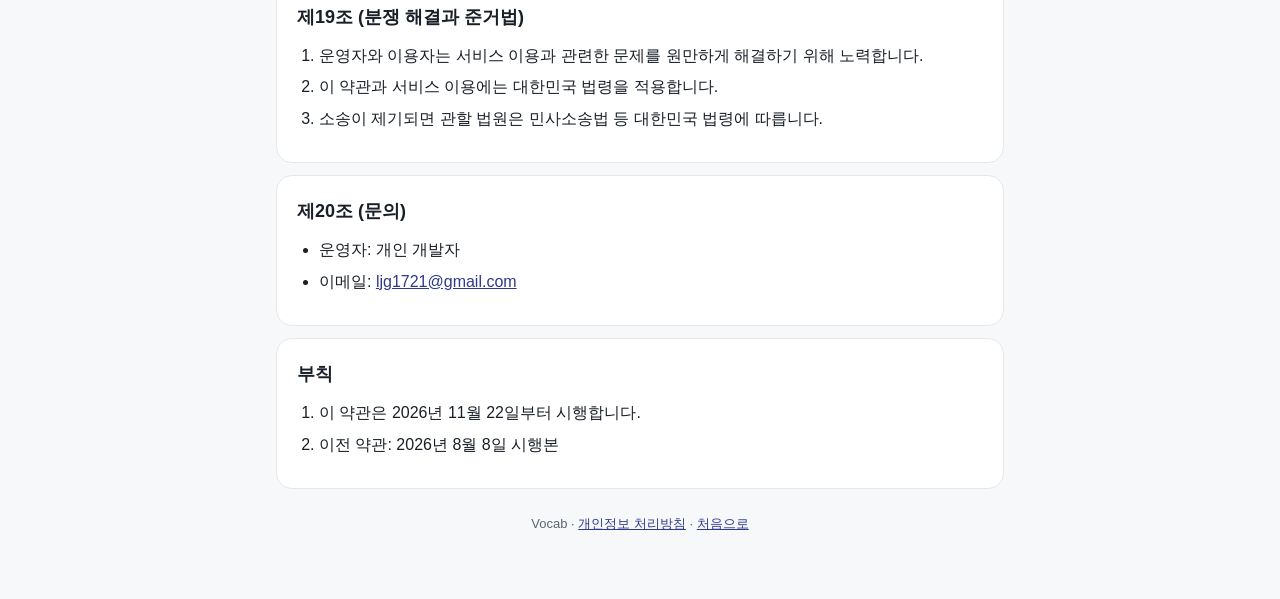
==== commit d69c7972: "스터디 그룹 · 일일 학습 · 문의 · 단어장 공유 코드 내용 추가 (11/22 시행) Co-Authored-By: Claude Opus 5.5 <noreply@anthropic." ====
--- a/terms.html
+++ b/terms.html
@@ -12,7 +12,7 @@
   <header class="doc">
     <div class="app"><a href="./">Vocab</a></div>
     <h1>이용약관</h1>
-    <div class="dates">공고일: 2026년 11월 13일 · 시행일: 2026년 11월 20일</div>
+    <div class="dates">공고일: 2026년 11월 15일 · 시행일: 2026년 11월 22일</div>
   </header>
 
   <div class="intro">
@@ -31,7 +31,7 @@
       <li><a href="#a8">새싹(하트), 포인트, 경험치</a></li>
       <li><a href="#a9">광고</a></li>
       <li><a href="#a10">이용자가 등록한 콘텐츠와 공유</a></li>
-      <li><a href="#a11">닉네임과 랭킹</a></li>
+      <li><a href="#a11">닉네임, 랭킹, 스터디 그룹</a></li>
       <li><a href="#a12">이용자의 의무</a></li>
       <li><a href="#a13">이용 제한</a></li>
       <li><a href="#a14">서비스의 변경과 중단</a></li>
@@ -55,7 +55,7 @@
       <li>"서비스"란 운영자가 제공하는 Vocab 애플리케이션과 이에 딸린 기능을 말합니다.</li>
       <li>"이용자"란 이 약관에 동의하고 서비스를 이용하는 사람을 말합니다.</li>
       <li>"계정"이란 서비스 안에서 이용자를 구분하기 위해 만드는 게스트 계정, 또는 Google·Apple 등 외부 로그인으로 연결한 계정을 말합니다.</li>
-      <li>"콘텐츠"란 이용자가 서비스에 등록하거나 저장하는 단어장, 단어, 학습 기록, 즐겨찾기, 오답 기록, 문제 신고 내용과 그 밖의 정보를 말합니다.</li>
+      <li>"콘텐츠"란 이용자가 서비스에 등록하거나 저장하는 단어장, 단어, 학습 기록, 즐겨찾기, 오답 기록, 문제 신고 내용, 스터디 그룹 정보, 문의 내용과 그 밖의 정보를 말합니다.</li>
       <li>"새싹(하트)"이란 학습이나 문제 풀이를 시작할 때 사용하는 서비스 안의 이용 수단으로, 시간이 지나면 다시 채워집니다.</li>
       <li>"포인트"와 "경험치"란 서비스 이용 과정에서 운영자가 무상으로 주는 서비스 안의 가상 수단으로, 현금이나 실제 화폐와 같은 가치가 없습니다.</li>
     </ol>
@@ -100,7 +100,10 @@
     <ol>
       <li>영어 단어 학습, 퀴즈, 쪽지시험, 듣기·말하기 문제</li>
       <li>문법·회화 문제 풀이와 오답 관리</li>
-      <li>개인 단어장 만들기, 단어 등록, 단어장 공유</li>
+      <li>개인 단어장 만들기, 단어 등록, 단어장 공유(공개 공유·공유 코드)</li>
+      <li>일일 학습(단어·문법·회화)</li>
+      <li>스터디 그룹(그룹 만들기·찾기·참여, 하루 목표와 학습 기록 함께 보기)</li>
+      <li>문의하기</li>
       <li>즐겨찾기, 오답 기록, 학습 기록 저장</li>
       <li>단어 게임, 출석, 포인트·경험치·레벨, 랭킹</li>
       <li>테마 변경과 같은 꾸미기 기능</li>
@@ -139,17 +142,21 @@
       <li>이용자가 직접 등록한 단어장, 단어 등 콘텐츠의 권리는 그 이용자에게 있습니다.</li>
       <li>운영자는 저장, 동기화, 화면 표시 등 서비스 제공에 필요한 범위에서만 콘텐츠를 처리합니다.</li>
       <li>이용자가 단어장을 공유하면 다른 이용자가 그 단어장을 보고 자기 단어장에 담아 학습할 수 있으며, 단어장 이름, 단어, 만든 사람의 닉네임이 보입니다. 공유는 언제든지 끌 수 있습니다.</li>
+      <li>이용자가 단어장 공유 코드를 만들면, 코드를 받은 이용자는 비공개 단어장이어도 그 단어장을 보고 담아 학습할 수 있습니다. 공유 코드는 언제든지 끄거나 새로 만들 수 있습니다.</li>
       <li>이용자는 다른 사람의 저작권 등 권리를 침해하거나 법령에 어긋나는 콘텐츠를 등록하거나 공유해서는 안 됩니다. 운영자는 이런 콘텐츠를 알게 되면 공유를 중단하거나 삭제할 수 있습니다.</li>
       <li>문제 신고는 문제를 고치는 데 쓰이며, 신고 내용에 개인정보를 적지 않도록 주의해 주세요.</li>
     </ol>
   </section>
 
   <section id="a11">
-    <h2>제11조 (닉네임과 랭킹)</h2>
+    <h2>제11조 (닉네임, 랭킹, 스터디 그룹)</h2>
     <ol>
       <li>닉네임과 레벨, 기록은 랭킹 등에서 다른 이용자에게 보입니다.</li>
       <li>욕설, 차별·혐오 표현, 다른 사람을 사칭하는 이름, 실명·연락처 등 개인정보가 담긴 닉네임은 쓸 수 없으며, 운영자는 이런 닉네임을 바꾸도록 요청하거나 직접 바꿀 수 있습니다.</li>
       <li>비정상적인 방법으로 만든 기록은 랭킹에서 빼거나 바로잡을 수 있습니다.</li>
+      <li>스터디 그룹에 참여하면 같은 그룹 멤버에게 닉네임, 레벨, 그날 학습 수, 목표 달성 기록이 보입니다. 그룹은 언제든지 나갈 수 있습니다.</li>
+      <li>그룹을 만든 이용자(방장)는 그룹 설정을 바꾸거나, 멤버를 내보내거나, 그룹을 닫을 수 있습니다. 내보내진 이용자는 그 그룹에 다시 들어갈 수 없습니다.</li>
+      <li>그룹 이름·소개에는 제11조 제2항의 닉네임과 같은 기준이 적용됩니다. 이용자는 부적절한 그룹을 신고할 수 있으며, 운영자는 신고가 많거나 이 약관을 어긴 그룹을 숨기거나 닫을 수 있습니다.</li>
     </ol>
   </section>
 
@@ -237,7 +244,7 @@
   <section>
     <h2>부칙</h2>
     <ol>
-      <li>이 약관은 2026년 11월 20일부터 시행합니다.</li>
+      <li>이 약관은 2026년 11월 22일부터 시행합니다.</li>
       <li>이전 약관: 2026년 8월 8일 시행본</li>
     </ol>
   </section>
